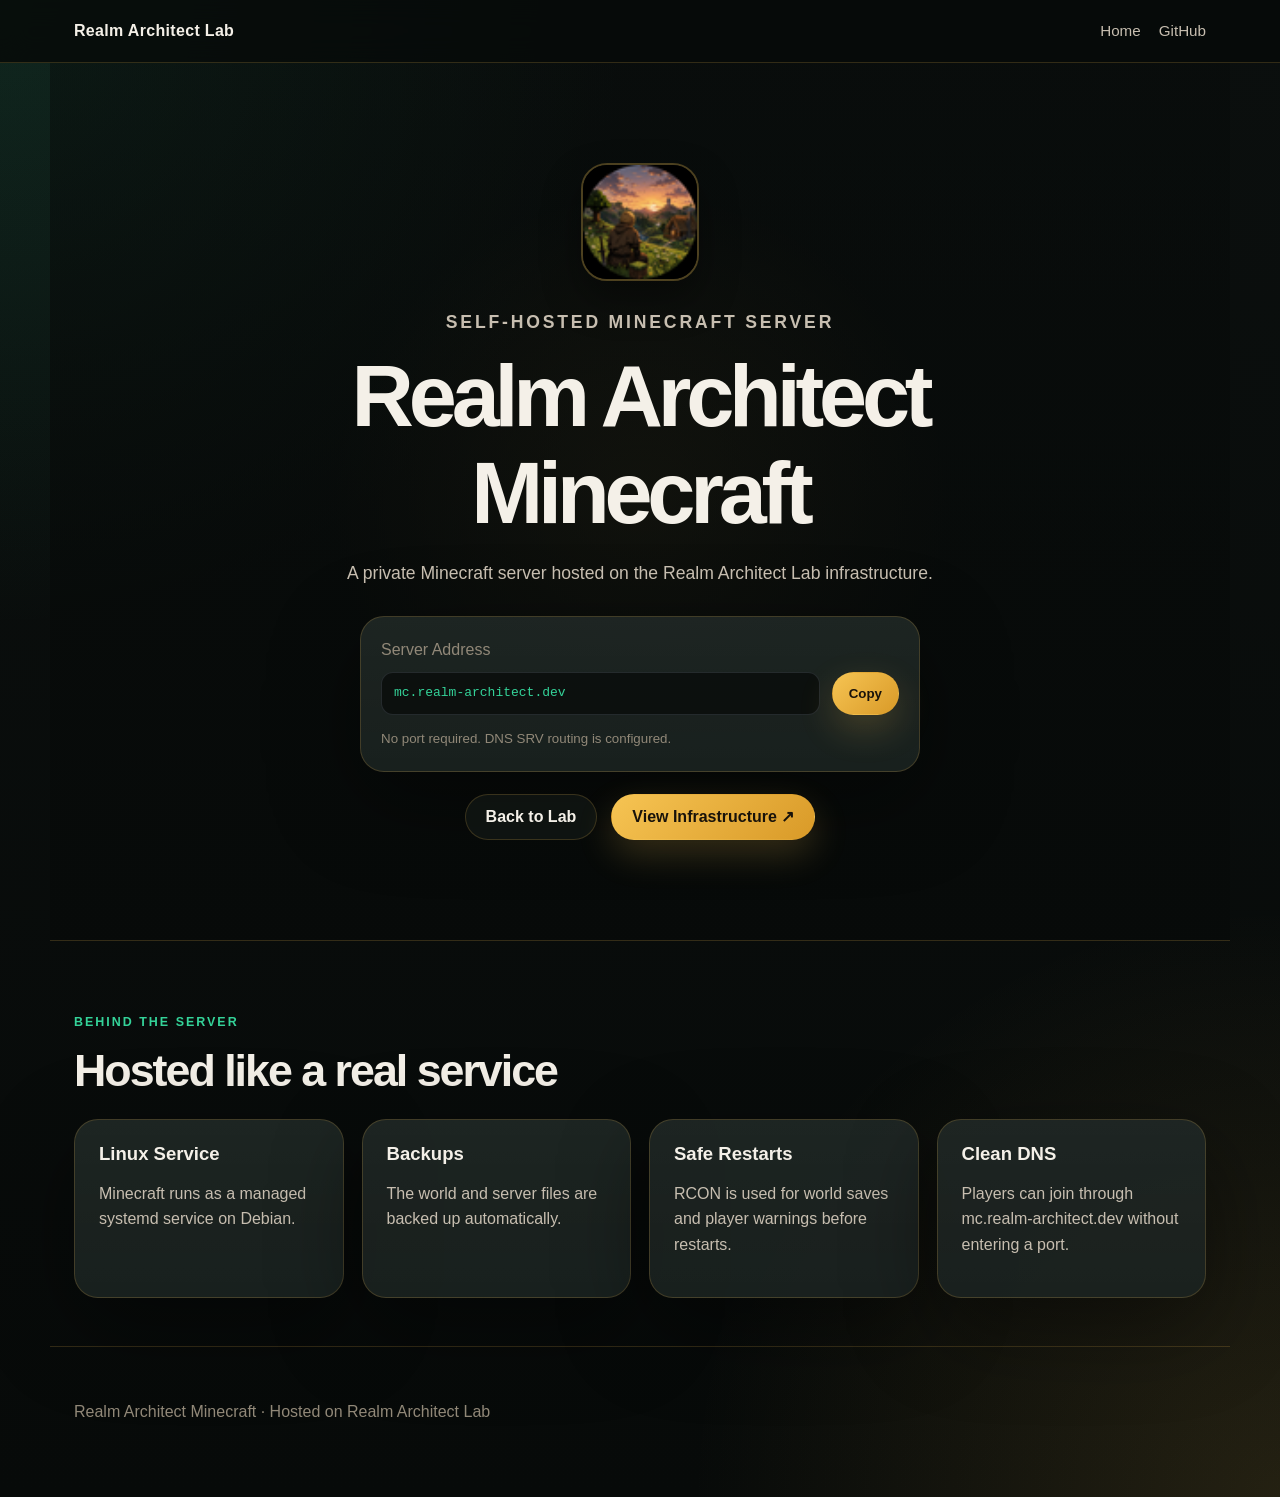
==== docker/public/realm-architect-site/html/minecraft.html @ a82ab179 "Improve public lab website and add Minecraft page" ====
<!DOCTYPE html>

<html lang="en">
<head>
  <meta charset="UTF-8" />
  <meta name="viewport" content="width=device-width, initial-scale=1.0" />

  <title>Realm Architect Minecraft</title>

  <link rel="stylesheet" href="css/style.css?v=3" />
</head>
<body>
  <header class="site-header">
    <nav class="nav">
      <a class="brand" href="index.html">Realm Architect Lab</a>

  <div class="nav-links">
    <a href="index.html">Home</a>
    <a href="https://github.com/Aarchonth/realm-architect-lab" target="_blank" rel="noopener noreferrer">GitHub</a>
  </div>
</nav>

  </header>

  <main>
    <section class="minecraft-hero">
      <div class="minecraft-hero-overlay"></div>

  <div class="minecraft-hero-content">
    <img class="server-icon large" src="assets/server-icon.png" alt="Minecraft server icon" />

    <p class="eyebrow">Self-Hosted Minecraft Server</p>

    <h1>Realm Architect Minecraft</h1>

    <p>
      A private Minecraft server hosted on the Realm Architect Lab infrastructure.
    </p>

    <div class="address-panel">
      <span>Server Address</span>

      <div class="copy-row">
        <code id="server-address">mc.realm-architect.dev</code>
        <button class="button primary small" onclick="copyServerAddress()">Copy</button>
      </div>

      <small>No port required. DNS SRV routing is configured.</small>
    </div>

    <div class="button-row centered">
      <a class="button secondary" href="index.html">Back to Lab</a>
      <a class="button primary" href="https://github.com/Aarchonth/realm-architect-lab" target="_blank" rel="noopener noreferrer">
        View Infrastructure ↗
      </a>
    </div>
  </div>
</section>

<section class="section">
  <div class="section-heading">
    <p class="eyebrow">Behind the Server</p>
    <h2>Hosted like a real service</h2>
  </div>

  <div class="cards">
    <article class="card">
      <h3>Linux Service</h3>
      <p>
        Minecraft runs as a managed systemd service on Debian.
      </p>
    </article>

    <article class="card">
      <h3>Backups</h3>
      <p>
        The world and server files are backed up automatically.
      </p>
    </article>

    <article class="card">
      <h3>Safe Restarts</h3>
      <p>
        RCON is used for world saves and player warnings before restarts.
      </p>
    </article>

    <article class="card">
      <h3>Clean DNS</h3>
      <p>
        Players can join through mc.realm-architect.dev without entering a port.
      </p>
    </article>
  </div>
</section>

  </main>

  <footer class="footer">
    <p>Realm Architect Minecraft · Hosted on Realm Architect Lab</p>
  </footer>

  <script>
    function copyServerAddress() {
      const address = document.getElementById("server-address").innerText;

      navigator.clipboard.writeText(address).then(function () {
        alert("Server address copied: " + address);
      });
    }
  </script>

</body>
</html>
---- docker/public/realm-architect-site/html/css/style.css ----
:root {
--bg: #0b0f0e;
--bg-deep: #070a09;
--bg-soft: #121816;
--card: rgba(24, 32, 29, 0.9);
--card-solid: #18201d;
--text: #f4f0e8;
--muted: #c7beb0;
--subtle: #918878;
--emerald: #34d399;
--emerald-strong: #10b981;
--amber: #f6c453;
--amber-strong: #d99a28;
--border: rgba(246, 196, 83, 0.18);
--border-cool: rgba(148, 163, 184, 0.18);
--shadow: 0 28px 90px rgba(0, 0, 0, 0.42);
}

* {
  box-sizing: border-box;
  }

html {
scroll-behavior: smooth;
}

body {
margin: 0;
font-family: Arial, Helvetica, sans-serif;
background:
radial-gradient(circle at top left, rgba(52, 211, 153, 0.12), transparent 32%),
radial-gradient(circle at bottom right, rgba(246, 196, 83, 0.12), transparent 30%),
linear-gradient(180deg, var(--bg), var(--bg-deep));
color: var(--text);
line-height: 1.6;
}

a {
color: inherit;
text-decoration: none;
}

.site-header {
position: sticky;
top: 0;
z-index: 10;
background: rgba(7, 10, 9, 0.84);
backdrop-filter: blur(14px);
border-bottom: 1px solid var(--border);
}

.nav {
max-width: 1180px;
margin: 0 auto;
padding: 18px 24px;
display: flex;
justify-content: space-between;
align-items: center;
}

.brand {
font-weight: 900;
letter-spacing: 0.02em;
}

.nav-links {
display: flex;
gap: 18px;
color: var(--muted);
font-size: 0.95rem;
}

.nav-links a:hover {
color: var(--text);
}

main {
max-width: 1180px;
margin: 0 auto;
padding: 48px 24px;
}

.layout-grid {
display: grid;
grid-template-columns: minmax(0, 1.45fr) minmax(300px, 0.85fr);
gap: 32px;
align-items: center;
}

.hero {
min-height: 500px;
}

.eyebrow {
margin: 0 0 12px;
color: var(--emerald);
text-transform: uppercase;
letter-spacing: 0.16em;
font-size: 0.78rem;
font-weight: 900;
}

h1,
h2,
h3 {
line-height: 1.12;
}

h1 {
margin: 0;
font-size: clamp(2.7rem, 7vw, 5.4rem);
letter-spacing: -0.06em;
}

h2 {
margin: 0 0 16px;
font-size: clamp(1.8rem, 4vw, 2.8rem);
letter-spacing: -0.045em;
}

h3 {
margin: 0 0 10px;
font-size: 1.16rem;
}

.hero-text {
max-width: 720px;
margin: 24px 0 10px;
color: var(--text);
font-size: 1.2rem;
}

.hero-subtext {
max-width: 720px;
margin: 0 0 26px;
color: var(--muted);
font-size: 1rem;
}

.button-row {
display: flex;
flex-wrap: wrap;
gap: 14px;
align-items: center;
}

.button-row.centered {
justify-content: center;
}

.button {
display: inline-flex;
align-items: center;
justify-content: center;
min-height: 46px;
padding: 0 20px;
border-radius: 999px;
font-weight: 900;
border: 1px solid transparent;
cursor: pointer;
transition: transform 0.15s ease, border-color 0.15s ease, background 0.15s ease;
}

.button:hover {
transform: translateY(-2px);
}

.button.primary {
background: linear-gradient(135deg, var(--amber), var(--amber-strong));
color: #18120a;
box-shadow: 0 14px 36px rgba(246, 196, 83, 0.2);
}

.button.secondary {
border-color: var(--border);
background: rgba(18, 24, 22, 0.72);
color: var(--text);
}

.button.small {
min-height: 38px;
padding: 0 16px;
}

.hero-card,
.card,
.minecraft-card,
.github-section,
.address-panel {
background:
linear-gradient(180deg, rgba(255, 255, 255, 0.035), rgba(255, 255, 255, 0.01)),
var(--card);
border: 1px solid var(--border);
border-radius: 24px;
box-shadow: var(--shadow);
}

.hero-card {
padding: 28px;
}

.hero-card code,
.address-panel code {
display: inline-block;
max-width: 100%;
overflow-wrap: anywhere;
background: rgba(7, 10, 9, 0.72);
border: 1px solid var(--border-cool);
padding: 10px 12px;
border-radius: 12px;
color: var(--emerald);
}

.status-row {
display: inline-flex;
align-items: center;
gap: 8px;
color: var(--emerald);
font-weight: 900;
margin-bottom: 18px;
}

.status-dot {
width: 10px;
height: 10px;
background: var(--emerald);
border-radius: 999px;
box-shadow: 0 0 18px rgba(52, 211, 153, 0.8);
}

.endpoint-list {
display: grid;
gap: 14px;
margin-top: 18px;
}

.endpoint-list div {
display: grid;
gap: 6px;
}

.endpoint-list span {
color: var(--subtle);
font-size: 0.86rem;
}

.section {
margin-top: 72px;
}

.section-heading {
max-width: 760px;
margin-bottom: 24px;
}

.cards {
display: grid;
grid-template-columns: repeat(4, minmax(0, 1fr));
gap: 18px;
}

.card {
padding: 24px;
}

.card p,
.hero-card p,
.github-section p,
.minecraft-card p {
color: var(--muted);
}

.minecraft-card {
display: grid;
grid-template-columns: 110px minmax(0, 1fr);
gap: 24px;
padding: 26px;
align-items: center;
background:
linear-gradient(135deg, rgba(52, 211, 153, 0.12), rgba(246, 196, 83, 0.12)),
var(--card-solid);
}

.server-icon {
width: 96px;
height: 96px;
border-radius: 20px;
object-fit: cover;
border: 2px solid rgba(246, 196, 83, 0.28);
box-shadow: 0 18px 38px rgba(0, 0, 0, 0.38);
}

.server-icon.large {
width: 118px;
height: 118px;
border-radius: 26px;
margin-bottom: 20px;
}

.minecraft-card-content h2 {
margin-bottom: 8px;
}

.server-address {
display: grid;
gap: 2px;
margin: 16px 0 18px;
}

.server-address span {
color: var(--subtle);
font-size: 0.86rem;
}

.server-address strong {
color: var(--emerald);
font-size: 1.1rem;
}

.github-section {
display: flex;
gap: 24px;
justify-content: space-between;
align-items: center;
padding: 28px;
}

.footer {
max-width: 1180px;
margin: 0 auto;
padding: 36px 24px 56px;
color: var(--subtle);
border-top: 1px solid var(--border);
}

.minecraft-hero {
position: relative;
min-height: 680px;
margin: -48px -24px 0;
padding: 100px 24px;
display: flex;
align-items: center;
justify-content: center;
text-align: center;
background-image: url("../assets/minecraft-hero.png");
background-size: cover;
background-position: center;
border-bottom: 1px solid var(--border);
}

.minecraft-hero-overlay {
position: absolute;
inset: 0;
background:
linear-gradient(180deg, rgba(7, 10, 9, 0.46), rgba(7, 10, 9, 0.94)),
radial-gradient(circle at center, rgba(246, 196, 83, 0.12), transparent 42%);
}

.minecraft-hero-content {
position: relative;
z-index: 1;
max-width: 820px;
}

.minecraft-hero-content p {
color: var(--muted);
font-size: 1.1rem;
}

.address-panel {
margin: 28px auto 22px;
padding: 20px;
max-width: 560px;
text-align: left;
}

.address-panel span,
.address-panel small {
color: var(--subtle);
}

.copy-row {
display: flex;
gap: 12px;
margin: 10px 0;
}

.copy-row code {
flex: 1;
}

@media (max-width: 900px) {
.layout-grid {
grid-template-columns: 1fr;
}

.cards {
grid-template-columns: repeat(2, minmax(0, 1fr));
}

.hero {
min-height: auto;
}
}

@media (max-width: 640px) {
.nav {
align-items: flex-start;
gap: 12px;
flex-direction: column;
}

main {
padding: 36px 18px;
}

.cards {
grid-template-columns: 1fr;
}

.minecraft-card {
grid-template-columns: 1fr;
text-align: center;
}

.server-icon {
margin: 0 auto;
}

.github-section {
align-items: flex-start;
flex-direction: column;
}

.copy-row {
flex-direction: column;
}

.minecraft-hero {
min-height: 620px;
margin: -36px -18px 0;
padding: 78px 18px;
}
}
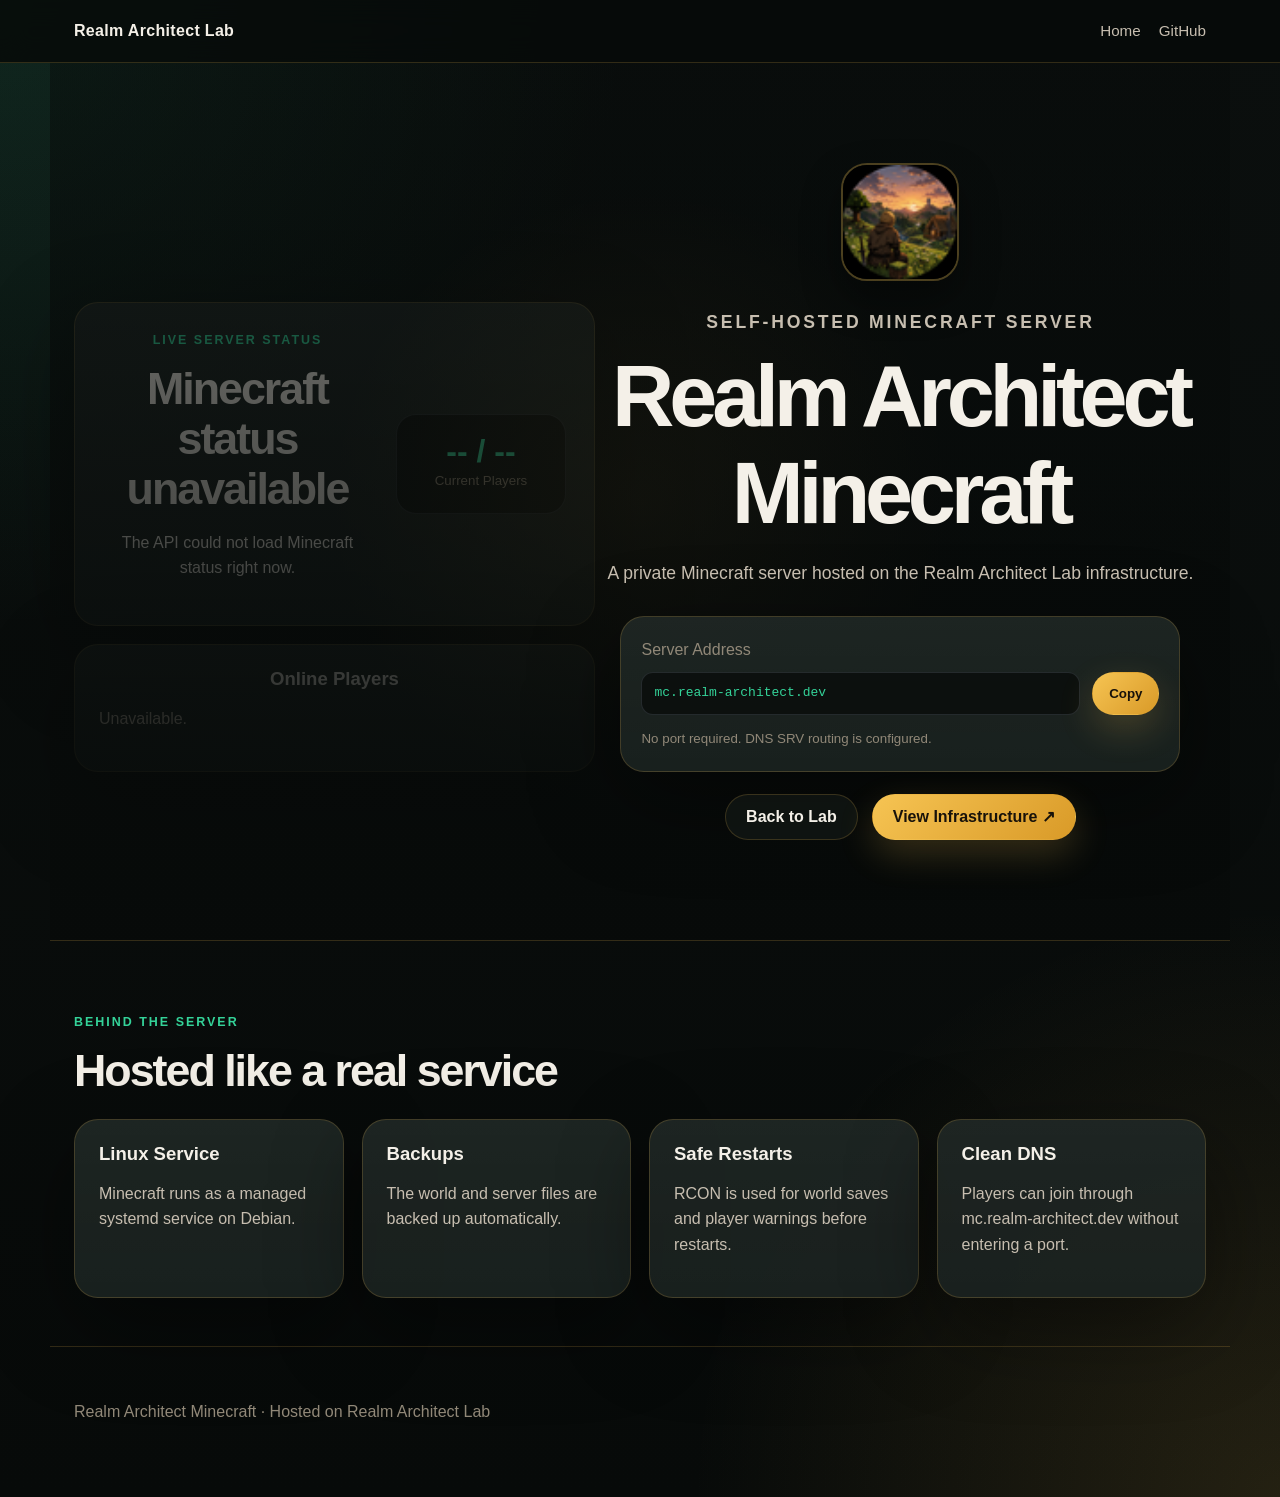
==== commit 70ec7ae7: "Add backend API and live frontend status integration" ====
--- a/docker/public/realm-architect-site/html/minecraft.html
+++ b/docker/public/realm-architect-site/html/minecraft.html
@@ -24,6 +24,25 @@
 
   <main>
     <section class="minecraft-hero">
+<section class="section">
+  <div class="minecraft-status-panel">
+    <div>
+      <p class="eyebrow">Live Server Status</p>
+      <h2 id="minecraft-status-title">Checking Minecraft...</h2>
+      <p id="minecraft-status-text">Fetching live player status from the Realm Architect API.</p>
+    </div>
+
+    <div class="player-count">
+      <span id="minecraft-player-count">-- / --</span>
+      <small>Current Players</small>
+    </div>
+  </div>
+
+  <div class="player-list-card">
+    <h3>Online Players</h3>
+    <p id="minecraft-player-list">Loading...</p>
+  </div>
+</section>
       <div class="minecraft-hero-overlay"></div>
 
   <div class="minecraft-hero-content">
@@ -110,5 +129,7 @@
     }
   </script>
 
+
+<script src="js/app.js?v=3"></script>
 </body>
 </html>
--- a/docker/public/realm-architect-site/html/css/style.css
+++ b/docker/public/realm-architect-site/html/css/style.css
@@ -228,6 +228,11 @@
 box-shadow: 0 0 18px rgba(52, 211, 153, 0.8);
 }
 
+.status-dot.offline {
+  background: #ef4444;
+  box-shadow: 0 0 18px rgba(239, 68, 68, 0.75);
+}
+
 .endpoint-list {
 display: grid;
 gap: 14px;
@@ -403,6 +408,103 @@
 }
 }
 
+.service-grid {
+  display: grid;
+  grid-template-columns: repeat(5, minmax(0, 1fr));
+  gap: 18px;
+}
+
+.service-card {
+  min-height: 170px;
+}
+
+.service-status-row {
+  display: inline-flex;
+  align-items: center;
+  gap: 8px;
+  margin-bottom: 14px;
+  color: var(--muted);
+  text-transform: uppercase;
+  letter-spacing: 0.12em;
+  font-size: 0.75rem;
+  font-weight: 900;
+}
+
+.mini-status-dot {
+  width: 9px;
+  height: 9px;
+  border-radius: 999px;
+  display: inline-block;
+}
+
+.mini-status-dot.online {
+  background: var(--emerald);
+  box-shadow: 0 0 16px rgba(52, 211, 153, 0.75);
+}
+
+.mini-status-dot.offline {
+  background: #ef4444;
+  box-shadow: 0 0 16px rgba(239, 68, 68, 0.75);
+}
+
+.service-card small {
+  display: inline-block;
+  margin-top: 10px;
+  color: var(--subtle);
+  text-transform: uppercase;
+  letter-spacing: 0.12em;
+  font-size: 0.72rem;
+  font-weight: 800;
+}
+
+.minecraft-status-panel,
+.player-list-card {
+  background:
+    linear-gradient(180deg, rgba(255, 255, 255, 0.035), rgba(255, 255, 255, 0.01)),
+    var(--card);
+  border: 1px solid var(--border);
+  border-radius: 24px;
+  box-shadow: var(--shadow);
+}
+
+.minecraft-status-panel {
+  display: flex;
+  justify-content: space-between;
+  gap: 24px;
+  align-items: center;
+  padding: 28px;
+}
+
+.player-count {
+  min-width: 170px;
+  padding: 20px;
+  border-radius: 20px;
+  background: rgba(7, 10, 9, 0.72);
+  border: 1px solid var(--border-cool);
+  text-align: center;
+}
+
+.player-count span {
+  display: block;
+  color: var(--emerald);
+  font-size: 2rem;
+  font-weight: 900;
+  line-height: 1;
+}
+
+.player-count small {
+  color: var(--subtle);
+}
+
+.player-list-card {
+  margin-top: 18px;
+  padding: 24px;
+}
+
+.player-list-card p {
+  color: var(--muted);
+}
+
 @media (max-width: 640px) {
 .nav {
 align-items: flex-start;
@@ -410,8 +512,18 @@
 flex-direction: column;
 }
 
+.service-grid {
+  grid-template-columns: 1fr;
+}
+
+.player-count {
+  width: 100%;
+}
+
+
 main {
 padding: 36px 18px;
+
 }
 
 .cards {
@@ -442,4 +554,307 @@
 padding: 78px 18px;
 }
 }
-
+#minecraft-player-list {
+  display: flex;
+  flex-wrap: wrap;
+  gap: 12px;
+  align-items: center;
+}
+
+.player-chip {
+  display: inline-flex;
+  align-items: center;
+  gap: 10px;
+  padding: 10px 12px;
+  border-radius: 999px;
+  background: rgba(7, 10, 9, 0.72);
+  border: 1px solid var(--border-cool);
+  color: var(--text);
+  font-weight: 800;
+}
+
+.player-chip img {
+  width: 32px;
+  height: 32px;
+  border-radius: 8px;
+  image-rendering: pixelated;
+  border: 1px solid rgba(246, 196, 83, 0.28);
+}
+
+/* Mobile layout hardening */
+
+html,
+body {
+  max-width: 100%;
+  overflow-x: hidden;
+}
+
+img,
+video {
+  max-width: 100%;
+  height: auto;
+}
+
+@media (max-width: 760px) {
+  main {
+    width: 100%;
+    max-width: 100%;
+    padding: 32px 16px;
+  }
+
+  .nav {
+    width: 100%;
+    padding: 16px;
+  }
+
+  .nav-links {
+    flex-wrap: wrap;
+  }
+
+  .minecraft-hero {
+    min-height: auto;
+    margin: -32px -16px 0;
+    padding: 92px 16px 56px;
+    align-items: flex-start;
+    overflow: hidden;
+  }
+
+  .minecraft-hero-content {
+    width: 100%;
+    max-width: 100%;
+  }
+
+  .minecraft-hero-content h1 {
+    max-width: 100%;
+    font-size: clamp(2.4rem, 14vw, 3.8rem);
+    letter-spacing: -0.055em;
+    overflow-wrap: break-word;
+    word-break: normal;
+  }
+
+  .minecraft-hero-content p {
+    max-width: 100%;
+    font-size: 1rem;
+  }
+
+  .server-icon.large {
+    width: 88px;
+    height: 88px;
+    border-radius: 20px;
+  }
+
+  .address-panel {
+    width: 100%;
+    max-width: 100%;
+    padding: 18px;
+    text-align: left;
+  }
+
+  .copy-row {
+    width: 100%;
+    flex-direction: column;
+  }
+
+  .copy-row code {
+    width: 100%;
+    max-width: 100%;
+    white-space: normal;
+    overflow-wrap: anywhere;
+    word-break: break-word;
+    font-size: 0.95rem;
+  }
+
+  .copy-row .button {
+    width: 100%;
+  }
+
+  .button-row.centered {
+    width: 100%;
+    align-items: stretch;
+    flex-direction: column;
+  }
+
+  .button-row.centered .button {
+    width: 100%;
+  }
+
+  .minecraft-status-panel {
+    width: 100%;
+    max-width: 100%;
+    align-items: flex-start;
+    flex-direction: column;
+    padding: 22px;
+  }
+
+  .player-count {
+    width: 100%;
+    min-width: 0;
+  }
+
+  .player-list-card {
+    width: 100%;
+    max-width: 100%;
+  }
+
+  .service-grid {
+    grid-template-columns: 1fr;
+  }
+
+  .cards {
+    grid-template-columns: 1fr;
+  }
+}
+
+@media (max-width: 420px) {
+  .minecraft-hero-content h1 {
+    font-size: clamp(2.1rem, 13vw, 3.2rem);
+  }
+
+  .minecraft-hero {
+    padding-top: 82px;
+  }
+
+  .address-panel {
+    padding: 16px;
+  }
+}
+
+/* Mobile Minecraft page layout fix */
+
+@media (max-width: 760px) {
+  .minecraft-hero {
+    display: block;
+    min-height: auto;
+    margin: -32px -16px 0;
+    padding: 72px 16px 42px;
+    text-align: center;
+    background-position: center top;
+  }
+
+  .minecraft-hero-content {
+    width: 100%;
+    max-width: 100%;
+    margin: 0 auto;
+  }
+
+  .minecraft-hero-content h1 {
+    font-size: clamp(2.4rem, 13vw, 3.6rem);
+    line-height: 1.02;
+    letter-spacing: -0.055em;
+    max-width: 100%;
+  }
+
+  .minecraft-hero-content p {
+    font-size: 1rem;
+    max-width: 100%;
+    margin-left: auto;
+    margin-right: auto;
+  }
+
+  .server-icon.large {
+    width: 88px;
+    height: 88px;
+    border-radius: 20px;
+    margin-bottom: 18px;
+  }
+
+  .address-panel {
+    width: 100%;
+    max-width: 100%;
+    margin: 24px auto 18px;
+    padding: 18px;
+    text-align: left;
+  }
+
+  .copy-row {
+    display: flex;
+    flex-direction: column;
+    gap: 12px;
+  }
+
+  .copy-row code {
+    width: 100%;
+    max-width: 100%;
+    white-space: normal;
+    overflow-wrap: anywhere;
+    word-break: break-word;
+    font-size: 0.95rem;
+    line-height: 1.5;
+  }
+
+  .copy-row .button {
+    width: 100%;
+  }
+
+  .button-row.centered {
+    display: flex;
+    flex-direction: column;
+    align-items: stretch;
+    width: 100%;
+  }
+
+  .button-row.centered .button {
+    width: 100%;
+  }
+
+  .minecraft-status-panel {
+    display: flex;
+    flex-direction: column;
+    align-items: stretch;
+    width: 100%;
+    max-width: 100%;
+    padding: 22px;
+    text-align: left;
+  }
+
+  .minecraft-status-panel h2 {
+    font-size: clamp(2rem, 10vw, 3rem);
+  }
+
+  .player-count {
+    width: 100%;
+    min-width: 0;
+    margin-top: 14px;
+  }
+
+  .player-count span {
+    font-size: 2.2rem;
+  }
+
+  .player-list-card {
+    width: 100%;
+    max-width: 100%;
+    padding: 22px;
+  }
+
+  #minecraft-player-list {
+    display: flex;
+    flex-direction: column;
+    align-items: stretch;
+  }
+
+  .player-chip {
+    width: 100%;
+    justify-content: flex-start;
+  }
+}
+
+@media (max-width: 420px) {
+  .minecraft-hero {
+    padding-top: 64px;
+  }
+
+  .minecraft-hero-content h1 {
+    font-size: clamp(2.1rem, 12vw, 3rem);
+  }
+
+  .minecraft-hero-content .eyebrow {
+    font-size: 0.68rem;
+    letter-spacing: 0.14em;
+  }
+
+  .address-panel {
+    padding: 16px;
+  }
+}
+
